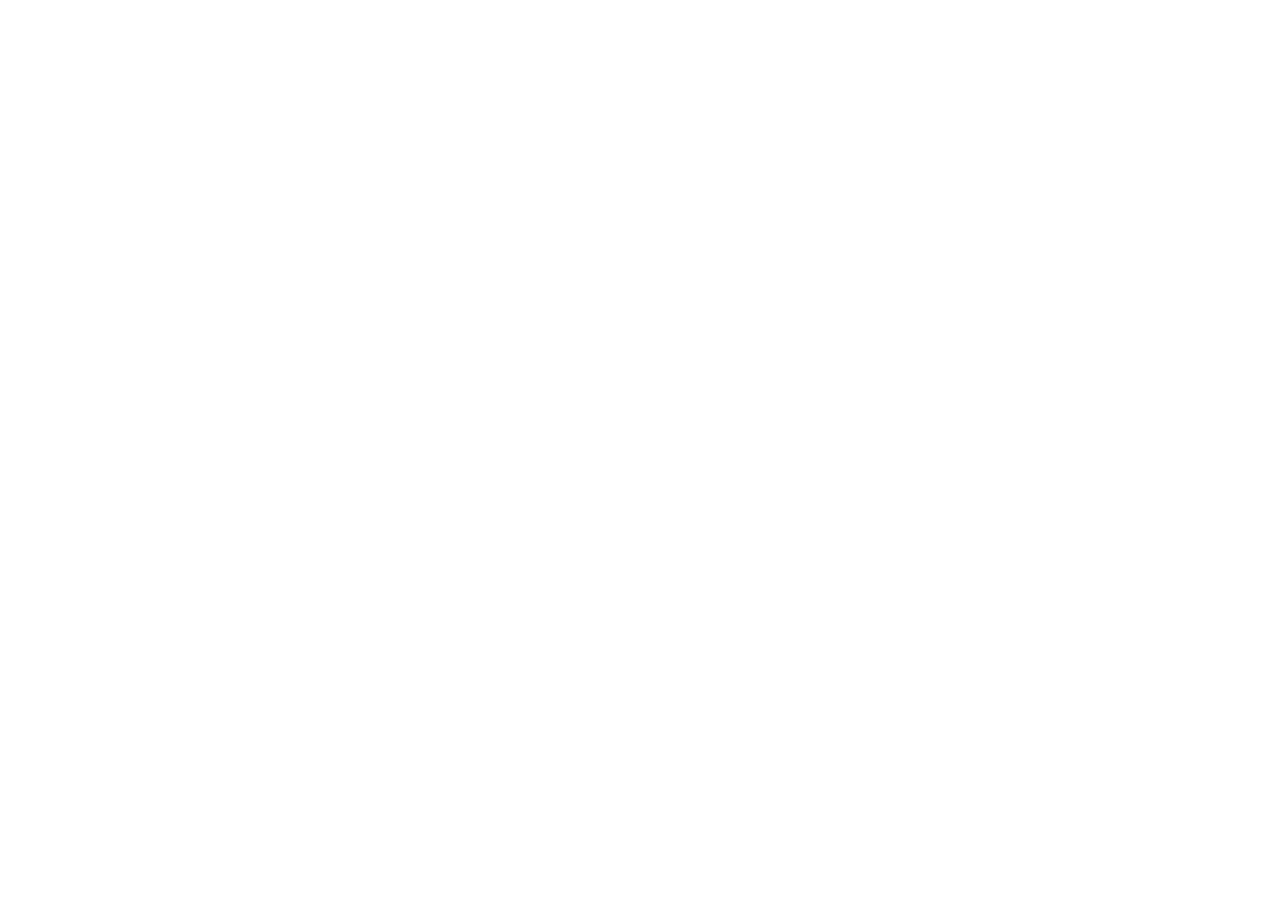
==== thoughts.html @ c1838649 "Started work on vector field background" ====
<!DOCTYPE html>
<html lang="en">
<head>
    <meta charset="UTF-8">
    <meta name="viewport" content="width=device-width, initial-scale=1.0">
    <title>Thoughts</title>
</head>
<body>
    
</body>
</html>
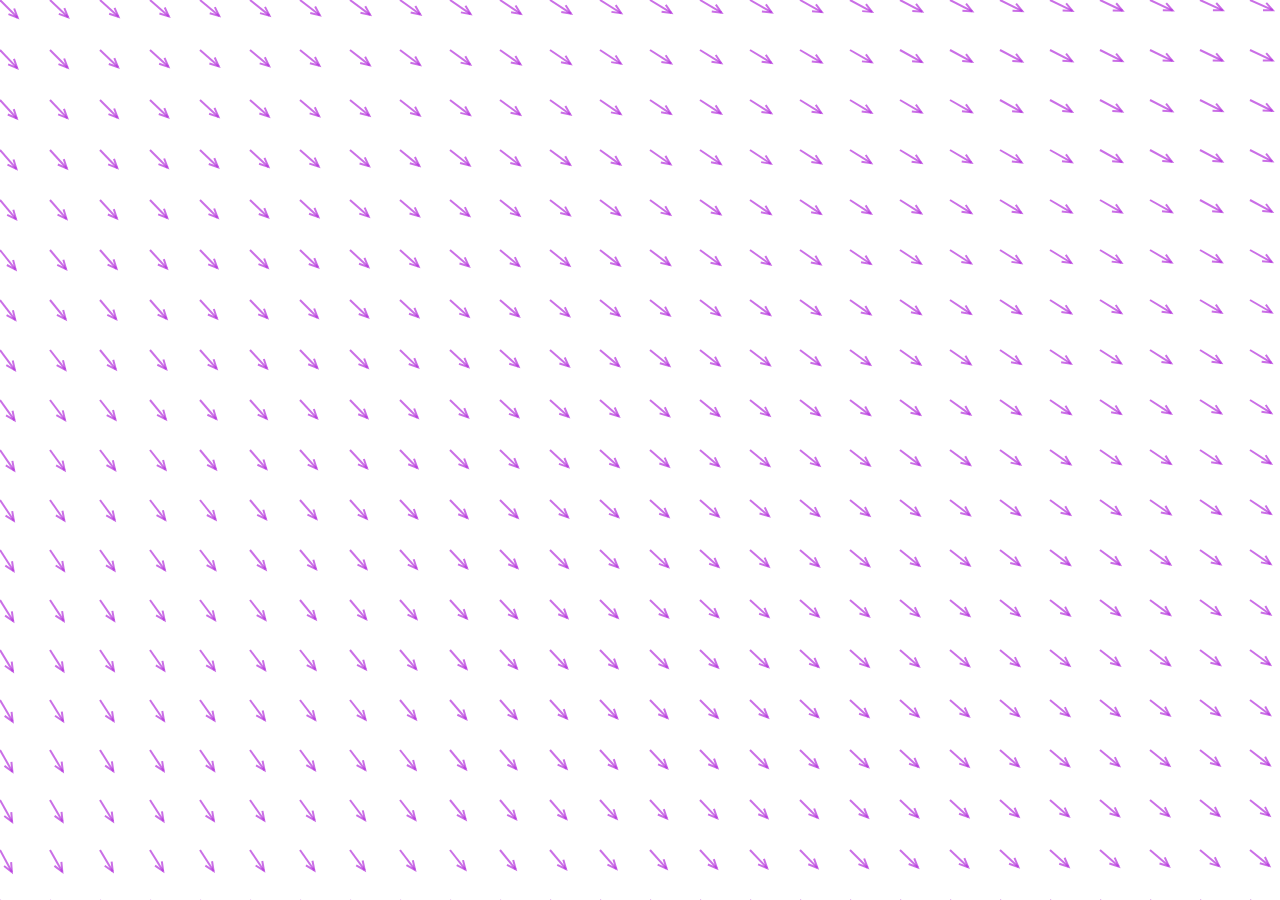
==== commit 6d33bba6: "Fixed touchscreen buttons" ====
--- a/thoughts.html
+++ b/thoughts.html
@@ -3,9 +3,13 @@
 <head>
     <meta charset="UTF-8">
     <meta name="viewport" content="width=device-width, initial-scale=1.0">
-    <title>Thoughts</title>
+    <title>Aarush Verma</title>
+    <link rel="stylesheet" href = "style.css">
 </head>
 <body>
-    
+    <canvas id = "elec-pot-bg">
+    </canvas>
+
+    <script src="script.js"></script>
 </body>
 </html>
--- a/style.css
+++ b/style.css
@@ -0,0 +1,72 @@
+* {
+    margin: 0;
+    padding:0;
+    box-sizing: border-box;
+}
+
+#elec-pot-bg {
+    position: fixed;
+    top: 0;
+    bottom: 0;
+    width: 100%;
+    height: 100%;
+    z-index: -1;
+    pointer-events: none;
+}
+
+body {
+    font-family: system-ui, -apple-system, BlinkMacSystemFont, 'Segoe UI', Roboto, Oxygen, Ubuntu, Cantarell, 'Open Sans', 'Helvetica Neue', sans-serif;
+    color: #333;
+    line-height:1.6;
+    display:flex;
+    flex-direction: column;
+    min-height:100vh;
+    background-color: #fff;
+}
+
+
+
+header, main {
+    position: relative;
+    z-index: 1;
+    padding: 20px;
+}
+.introduction-and-navbar {
+    display:flex;
+    justify-content: space-between;
+    align-items: center;
+    padding: 1rem 2rem;
+    background-color: transparent;
+    box-shadow: 0 2px 5px rgba(0,0,0,0.1);
+}
+
+.introduction-and-navbar .introduction{
+    display: flex;
+    flex-direction: column;
+    gap: 1rem;
+    align-items: flex-start;
+}
+
+.nav-links {
+    display:flex;
+    flex-direction: column;
+    gap: 1rem;
+    align-items: flex-end;
+}
+
+.nav-links a {
+    text-decoration: none;
+    color: #333;
+    font-weight: 500;
+}
+
+.navlinks a:hover {
+  color: #2c3e50;
+  text-decoration: none;
+}
+
+button, .clickable, a {
+    touch-action: manipulation; /* Allows tapping/clicking without delay */
+    -webkit-tap-highlight-color: transparent; /* Removes blue flash on iOS */
+    user-select: none; /* Prevents text selection on rapid taps */
+}
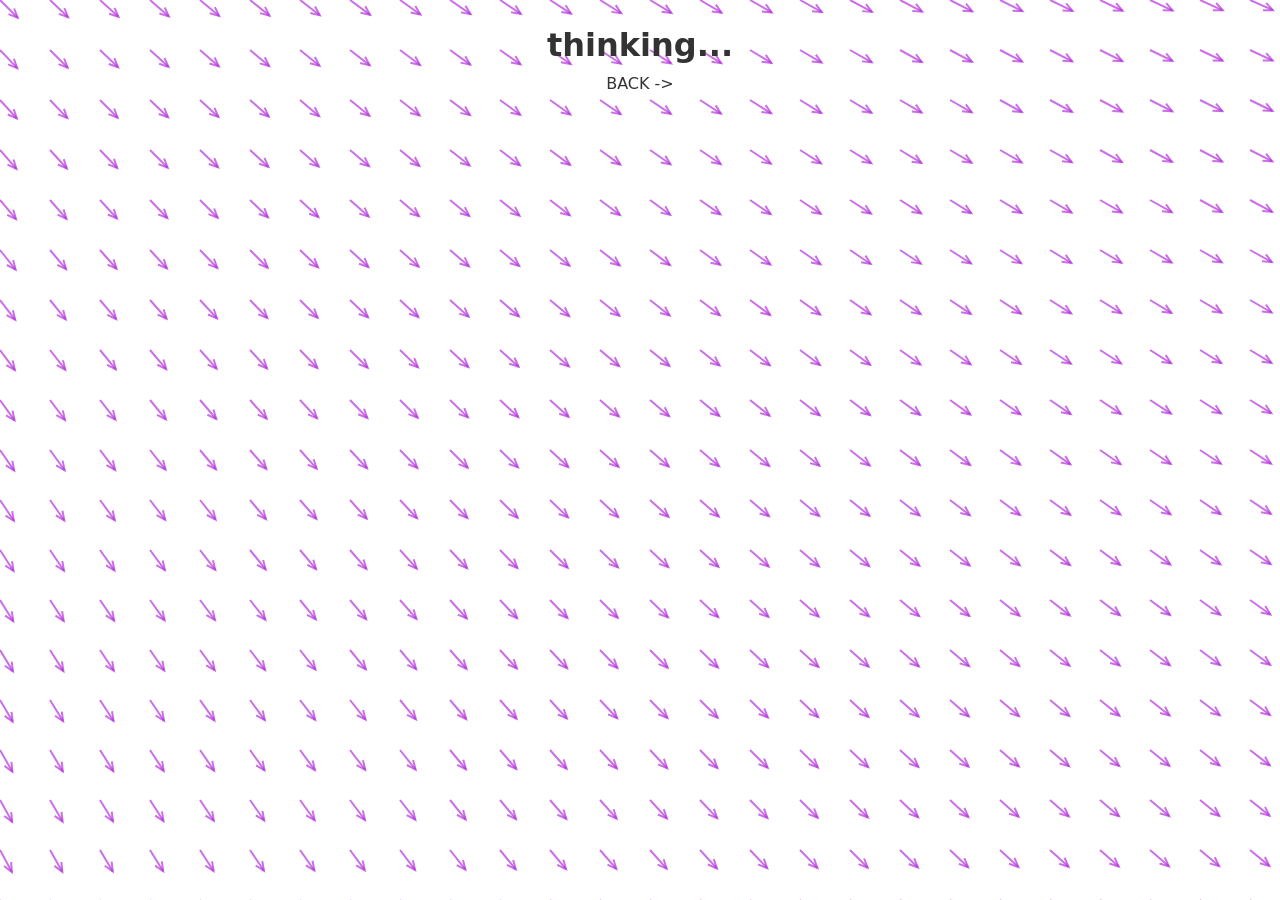
==== commit 635fc381: "added html skeleton for thoughts page" ====
--- a/thoughts.html
+++ b/thoughts.html
@@ -9,7 +9,12 @@
 <body>
     <canvas id = "elec-pot-bg">
     </canvas>
-
+    <header class= "introduction">
+        <div class = "WIP">
+            <h1>thinking...</h1>
+        </div>
+        <a href = index.html>BACK -></a>
+    </header>
     <script src="script.js"></script>
 </body>
 </html>
--- a/style.css
+++ b/style.css
@@ -65,6 +65,18 @@
   text-decoration: none;
 }
 
+.introduction{
+    display: flex;
+    flex-direction: column;
+    align-items: center;
+}
+
+.introduction a {
+    text-decoration:none;
+    color: #333;
+    font-weight: 500;
+}
+
 button, .clickable, a {
     touch-action: manipulation; /* Allows tapping/clicking without delay */
     -webkit-tap-highlight-color: transparent; /* Removes blue flash on iOS */
